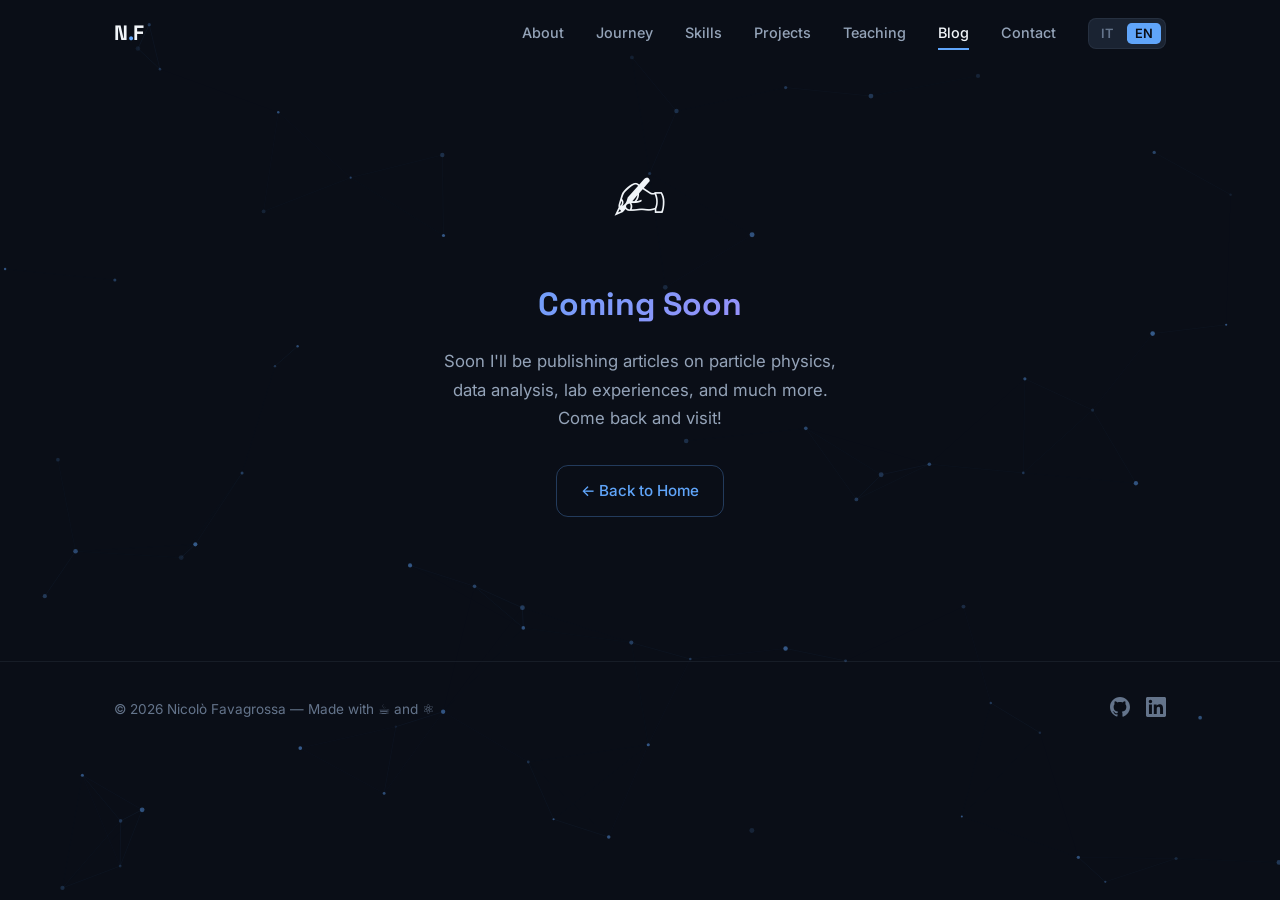
==== blog/index.html @ f652699e "feat: implement new Deep Cosmos dark theme and project site structure with localization support" ====
<!DOCTYPE html>
<html lang="it">
<head>
  <meta charset="UTF-8">
  <meta name="viewport" content="width=device-width, initial-scale=1.0">

  <!-- SEO -->
  <title>Blog — Nicolò Favagrossa</title>
  <meta name="description" content="Articoli su fisica delle particelle, analisi dati, esperienze di laboratorio e molto altro. In arrivo.">
  <meta name="author" content="Nicolò Favagrossa">

  <!-- Favicon -->
  <link rel="icon" href="../assets/img/favicon.png" type="image/png">

  <!-- Stylesheets -->
  <link rel="stylesheet" href="../css/style.css">
</head>
<body>

  <!-- ==================== PARTICLE CANVAS ==================== -->
  <canvas id="particle-canvas"></canvas>

  <!-- ==================== NAVBAR ==================== -->
  <nav class="navbar" id="navbar">
    <div class="container">
      <a href="../" class="nav-logo">N<span>.</span>F</a>

      <div class="nav-links" id="nav-links">
        <a href="../#about" data-i18n="nav.about">Chi sono</a>
        <a href="../#experience" data-i18n="nav.experience">Percorso</a>
        <a href="../#skills" data-i18n="nav.skills">Competenze</a>
        <a href="../projects/" data-i18n="nav.projects">Progetti</a>
        <a href="../teaching/" data-i18n="nav.teaching">Teaching</a>
        <a href="./" class="current-page" data-i18n="nav.blog">Blog</a>
        <a href="../#contact" data-i18n="nav.contact">Contatti</a>

        <div class="lang-toggle">
          <button data-lang="it" class="active">IT</button>
          <button data-lang="en">EN</button>
        </div>
      </div>

      <button class="nav-hamburger" id="nav-hamburger" aria-label="Toggle menu">
        <span></span>
        <span></span>
        <span></span>
      </button>
    </div>
  </nav>

  <!-- Mobile overlay -->
  <div class="nav-overlay" id="nav-overlay"></div>

  <!-- ==================== COMING SOON ==================== -->
  <section class="coming-soon">
    <div class="coming-soon-content">
      <span class="coming-soon-icon">✍️</span>
      <h1 class="coming-soon-title" data-i18n="coming.blog.title">In Arrivo</h1>
      <p class="coming-soon-text" data-i18n="coming.blog.text">
        Presto pubblicherò articoli su fisica delle particelle, analisi dati, esperienze in laboratorio e molto altro. Torna a trovarmi!
      </p>
      <a href="../" class="btn btn-outline" data-i18n="coming.backHome">← Torna alla Home</a>
    </div>
  </section>

  <!-- ==================== FOOTER ==================== -->
  <footer class="footer">
    <div class="container">
      <p class="footer-text">
        © <span id="current-year">2026</span> Nicolò Favagrossa —
        <span data-i18n="footer.made">Fatto con</span> ☕ <span data-i18n="footer.and">e</span> ⚛️
      </p>
      <div class="footer-socials">
        <a href="https://github.com/NicoFava" target="_blank" rel="noopener noreferrer" aria-label="GitHub">
          <svg width="20" height="20" viewBox="0 0 24 24" fill="currentColor">
            <path d="M12 0C5.37 0 0 5.37 0 12c0 5.3 3.438 9.8 8.205 11.385.6.113.82-.258.82-.577 0-.285-.01-1.04-.015-2.04-3.338.724-4.042-1.61-4.042-1.61C4.422 18.07 3.633 17.7 3.633 17.7c-1.087-.744.084-.729.084-.729 1.205.084 1.838 1.236 1.838 1.236 1.07 1.835 2.809 1.305 3.495.998.108-.776.417-1.305.76-1.605-2.665-.3-5.466-1.332-5.466-5.93 0-1.31.465-2.38 1.235-3.22-.135-.303-.54-1.523.105-3.176 0 0 1.005-.322 3.3 1.23.96-.267 1.98-.399 3-.405 1.02.006 2.04.138 3 .405 2.28-1.552 3.285-1.23 3.285-1.23.645 1.653.24 2.873.12 3.176.765.84 1.23 1.91 1.23 3.22 0 4.61-2.805 5.625-5.475 5.92.42.36.81 1.096.81 2.22 0 1.606-.015 2.896-.015 3.286 0 .315.21.69.825.57C20.565 21.795 24 17.295 24 12c0-6.63-5.37-12-12-12"/>
          </svg>
        </a>
        <a href="https://www.linkedin.com/in/nicolo-favagrossa/" target="_blank" rel="noopener noreferrer" aria-label="LinkedIn">
          <svg width="20" height="20" viewBox="0 0 24 24" fill="currentColor">
            <path d="M20.447 20.452h-3.554v-5.569c0-1.328-.027-3.037-1.852-3.037-1.853 0-2.136 1.445-2.136 2.939v5.667H9.351V9h3.414v1.561h.046c.477-.9 1.637-1.85 3.37-1.85 3.601 0 4.267 2.37 4.267 5.455v6.286zM5.337 7.433c-1.144 0-2.063-.926-2.063-2.065 0-1.138.92-2.063 2.063-2.063 1.14 0 2.064.925 2.064 2.063 0 1.139-.925 2.065-2.064 2.065zm1.782 13.019H3.555V9h3.564v11.452zM22.225 0H1.771C.792 0 0 .774 0 1.729v20.542C0 23.227.792 24 1.771 24h20.451C23.2 24 24 23.227 24 22.271V1.729C24 .774 23.2 0 22.222 0h.003z"/>
          </svg>
        </a>
      </div>
    </div>
  </footer>

  <!-- ==================== SCRIPTS ==================== -->
  <script src="../js/particles.js"></script>
  <script src="../js/i18n.js"></script>
  <script src="../js/main.js"></script>

</body>
</html>
---- css/style.css ----
/* ===================================================================
   DESIGN SYSTEM — Nicolò Favagrossa Portfolio
   Deep Cosmos Dark Theme
   =================================================================== */

/* --- Google Fonts --- */
@import url('https://fonts.googleapis.com/css2?family=Inter:wght@300;400;500;600;700&family=JetBrains+Mono:wght@400;500&family=Space+Grotesk:wght@400;500;600;700&display=swap');

/* --- Design Tokens --- */
:root {
  /* Colors */
  --bg-primary: #0a0e17;
  --bg-secondary: #111827;
  --bg-tertiary: #1a2332;
  --bg-glass: rgba(17, 24, 39, 0.75);
  --bg-glass-hover: rgba(17, 24, 39, 0.9);
  --accent: #60a5fa;
  --accent-hover: #93c5fd;
  --accent-glow: rgba(96, 165, 250, 0.15);
  --accent-glow-strong: rgba(96, 165, 250, 0.3);
  --text-primary: #f1f5f9;
  --text-secondary: #94a3b8;
  --text-muted: #64748b;
  --border: rgba(148, 163, 184, 0.1);
  --border-accent: rgba(96, 165, 250, 0.3);

  /* Gradients */
  --gradient-accent: linear-gradient(135deg, #60a5fa 0%, #a78bfa 100%);
  --gradient-card: linear-gradient(135deg, rgba(96, 165, 250, 0.05) 0%, rgba(167, 139, 250, 0.05) 100%);
  --gradient-hero: radial-gradient(ellipse at 50% 0%, rgba(96, 165, 250, 0.08) 0%, transparent 60%);

  /* Typography */
  --font-heading: 'Space Grotesk', system-ui, sans-serif;
  --font-body: 'Inter', system-ui, sans-serif;
  --font-mono: 'JetBrains Mono', 'Fira Code', monospace;

  /* Spacing */
  --section-padding: 6rem 0;
  --container-width: 1100px;
  --container-padding: 0 1.5rem;

  /* Transitions */
  --transition-fast: 0.2s ease;
  --transition-normal: 0.3s ease;
  --transition-slow: 0.5s ease;

  /* Borders */
  --radius-sm: 0.5rem;
  --radius-md: 0.75rem;
  --radius-lg: 1rem;
  --radius-xl: 1.5rem;

  /* Shadows */
  --shadow-card: 0 4px 24px rgba(0, 0, 0, 0.3);
  --shadow-glow: 0 0 30px rgba(96, 165, 250, 0.1);
}

/* --- Reset & Base --- */
*,
*::before,
*::after {
  margin: 0;
  padding: 0;
  box-sizing: border-box;
}

html {
  scroll-behavior: smooth;
  scroll-padding-top: 5rem;
  font-size: 16px;
}

body {
  font-family: var(--font-body);
  background-color: var(--bg-primary);
  color: var(--text-primary);
  line-height: 1.7;
  overflow-x: hidden;
  -webkit-font-smoothing: antialiased;
  -moz-osx-font-smoothing: grayscale;
}

a {
  color: var(--accent);
  text-decoration: none;
  transition: color var(--transition-fast);
}

a:hover {
  color: var(--accent-hover);
}

img {
  max-width: 100%;
  height: auto;
  display: block;
}

ul, ol {
  list-style: none;
}

/* --- Canvas Background --- */
#particle-canvas {
  position: fixed;
  top: 0;
  left: 0;
  width: 100%;
  height: 100%;
  z-index: 0;
  pointer-events: none;
}

/* --- Layout --- */
.container {
  max-width: var(--container-width);
  margin: 0 auto;
  padding: var(--container-padding);
}

section {
  position: relative;
  z-index: 1;
  padding: var(--section-padding);
}

/* --- Section Title --- */
.section-title {
  font-family: var(--font-heading);
  font-size: 2rem;
  font-weight: 700;
  color: var(--text-primary);
  margin-bottom: 0.75rem;
  position: relative;
  display: inline-block;
}

.section-title::after {
  content: '';
  position: absolute;
  bottom: -4px;
  left: 0;
  width: 3rem;
  height: 3px;
  background: var(--gradient-accent);
  border-radius: 2px;
}

.section-subtitle {
  color: var(--text-secondary);
  font-size: 1.05rem;
  max-width: 600px;
  margin-bottom: 3rem;
}

/* --- Navbar --- */
.navbar {
  position: fixed;
  top: 0;
  left: 0;
  width: 100%;
  z-index: 100;
  padding: 1rem 0;
  transition: all var(--transition-normal);
  background: transparent;
}

.navbar.scrolled {
  background: var(--bg-glass);
  backdrop-filter: blur(20px);
  -webkit-backdrop-filter: blur(20px);
  border-bottom: 1px solid var(--border);
  padding: 0.6rem 0;
}

.navbar .container {
  display: flex;
  justify-content: space-between;
  align-items: center;
}

.nav-logo {
  font-family: var(--font-heading);
  font-size: 1.3rem;
  font-weight: 700;
  color: var(--text-primary);
  letter-spacing: -0.02em;
}

.nav-logo span {
  color: var(--accent);
}

.nav-links {
  display: flex;
  align-items: center;
  gap: 2rem;
}

.nav-links a {
  color: var(--text-secondary);
  font-size: 0.9rem;
  font-weight: 500;
  transition: color var(--transition-fast);
  position: relative;
}

.nav-links a::after {
  content: '';
  position: absolute;
  bottom: -4px;
  left: 0;
  width: 0;
  height: 2px;
  background: var(--accent);
  transition: width var(--transition-normal);
}

.nav-links a:hover,
.nav-links a.active {
  color: var(--text-primary);
}

.nav-links a:hover::after,
.nav-links a.active::after {
  width: 100%;
}

/* Language Toggle */
.lang-toggle {
  display: flex;
  align-items: center;
  gap: 0.4rem;
  background: var(--bg-tertiary);
  border: 1px solid var(--border);
  border-radius: var(--radius-sm);
  padding: 0.25rem;
  cursor: pointer;
}

.lang-toggle button {
  background: none;
  border: none;
  color: var(--text-muted);
  font-family: var(--font-body);
  font-size: 0.8rem;
  font-weight: 600;
  padding: 0.2rem 0.5rem;
  border-radius: 0.3rem;
  cursor: pointer;
  transition: all var(--transition-fast);
}

.lang-toggle button.active {
  background: var(--accent);
  color: var(--bg-primary);
}

/* Mobile Menu */
.nav-hamburger {
  display: none;
  flex-direction: column;
  gap: 5px;
  cursor: pointer;
  background: none;
  border: none;
  padding: 0.25rem;
}

.nav-hamburger span {
  width: 24px;
  height: 2px;
  background: var(--text-primary);
  transition: all var(--transition-normal);
  border-radius: 2px;
}

.nav-hamburger.active span:nth-child(1) {
  transform: rotate(45deg) translate(5px, 5px);
}

.nav-hamburger.active span:nth-child(2) {
  opacity: 0;
}

.nav-hamburger.active span:nth-child(3) {
  transform: rotate(-45deg) translate(5px, -5px);
}

/* --- Hero --- */
#hero {
  min-height: 100vh;
  display: flex;
  align-items: center;
  padding-top: 5rem;
  background: var(--gradient-hero);
}

.hero-content {
  max-width: 700px;
}

.hero-greeting {
  font-family: var(--font-mono);
  font-size: 0.95rem;
  color: var(--accent);
  margin-bottom: 1rem;
  opacity: 0;
  transform: translateY(20px);
  animation: fadeInUp 0.6s ease 0.2s forwards;
}

.hero-name {
  font-family: var(--font-heading);
  font-size: clamp(2.5rem, 6vw, 4rem);
  font-weight: 700;
  line-height: 1.1;
  margin-bottom: 1rem;
  opacity: 0;
  transform: translateY(20px);
  animation: fadeInUp 0.6s ease 0.4s forwards;
}

.hero-name .highlight {
  background: var(--gradient-accent);
  -webkit-background-clip: text;
  -webkit-text-fill-color: transparent;
  background-clip: text;
}

.hero-tagline {
  font-size: 1.2rem;
  color: var(--text-secondary);
  margin-bottom: 2rem;
  max-width: 550px;
  line-height: 1.6;
  opacity: 0;
  transform: translateY(20px);
  animation: fadeInUp 0.6s ease 0.6s forwards;
}

.hero-cta {
  display: flex;
  gap: 1rem;
  flex-wrap: wrap;
  opacity: 0;
  transform: translateY(20px);
  animation: fadeInUp 0.6s ease 0.8s forwards;
}

.btn {
  display: inline-flex;
  align-items: center;
  gap: 0.5rem;
  padding: 0.75rem 1.5rem;
  border-radius: var(--radius-md);
  font-family: var(--font-body);
  font-size: 0.95rem;
  font-weight: 500;
  cursor: pointer;
  transition: all var(--transition-normal);
  border: none;
}

.btn-primary {
  background: var(--accent);
  color: var(--bg-primary);
}

.btn-primary:hover {
  background: var(--accent-hover);
  color: var(--bg-primary);
  box-shadow: var(--shadow-glow);
  transform: translateY(-2px);
}

.btn-outline {
  background: transparent;
  color: var(--accent);
  border: 1px solid var(--border-accent);
}

.btn-outline:hover {
  background: var(--accent-glow);
  color: var(--accent-hover);
  transform: translateY(-2px);
}

/* --- About --- */
#about {
  background: var(--gradient-card);
}

.about-grid {
  display: grid;
  grid-template-columns: 1fr 300px;
  gap: 4rem;
  align-items: center;
}

.about-text p {
  color: var(--text-secondary);
  margin-bottom: 1.25rem;
  font-size: 1.02rem;
}

.about-text strong {
  color: var(--text-primary);
}

.about-photo {
  position: relative;
}

.about-photo-wrapper {
  width: 260px;
  height: 260px;
  border-radius: var(--radius-xl);
  overflow: hidden;
  border: 2px solid var(--border-accent);
  box-shadow: var(--shadow-glow);
  margin: 0 auto;
  display: flex;
  align-items: center;
  justify-content: center;
  background: var(--bg-tertiary);
}

.about-photo-wrapper img {
  width: 100%;
  height: 100%;
  object-fit: cover;
}

.about-photo-placeholder {
  font-size: 5rem;
  opacity: 0.3;
}

.about-highlights {
  display: grid;
  grid-template-columns: repeat(3, 1fr);
  gap: 1.5rem;
  margin-top: 2.5rem;
}

.highlight-card {
  background: var(--bg-secondary);
  border: 1px solid var(--border);
  border-radius: var(--radius-md);
  padding: 1.25rem;
  text-align: center;
  transition: all var(--transition-normal);
}

.highlight-card:hover {
  border-color: var(--border-accent);
  box-shadow: var(--shadow-glow);
  transform: translateY(-3px);
}

.highlight-card .icon {
  font-size: 1.5rem;
  margin-bottom: 0.5rem;
}

.highlight-card .number {
  font-family: var(--font-heading);
  font-size: 1.5rem;
  font-weight: 700;
  color: var(--accent);
}

.highlight-card .label {
  font-size: 0.8rem;
  color: var(--text-muted);
  margin-top: 0.2rem;
}

/* --- Experience / Timeline --- */
.timeline {
  position: relative;
  max-width: 750px;
  margin: 0 auto;
}

.timeline::before {
  content: '';
  position: absolute;
  left: 20px;
  top: 0;
  bottom: 0;
  width: 2px;
  background: linear-gradient(to bottom, var(--accent), var(--border));
}

.timeline-item {
  position: relative;
  padding-left: 55px;
  margin-bottom: 2.5rem;
}

.timeline-item:last-child {
  margin-bottom: 0;
}

.timeline-dot {
  position: absolute;
  left: 12px;
  top: 6px;
  width: 18px;
  height: 18px;
  border-radius: 50%;
  border: 3px solid var(--accent);
  background: var(--bg-primary);
  z-index: 1;
}

.timeline-item:first-child .timeline-dot {
  background: var(--accent);
  box-shadow: 0 0 12px var(--accent-glow-strong);
}

.timeline-card {
  background: var(--bg-secondary);
  border: 1px solid var(--border);
  border-radius: var(--radius-md);
  padding: 1.5rem;
  transition: all var(--transition-normal);
}

.timeline-card:hover {
  border-color: var(--border-accent);
  box-shadow: var(--shadow-glow);
}

.timeline-date {
  font-family: var(--font-mono);
  font-size: 0.8rem;
  color: var(--accent);
  margin-bottom: 0.3rem;
}

.timeline-title {
  font-family: var(--font-heading);
  font-size: 1.15rem;
  font-weight: 600;
  margin-bottom: 0.25rem;
}

.timeline-org {
  color: var(--text-secondary);
  font-size: 0.9rem;
  margin-bottom: 0.5rem;
}

.timeline-desc {
  color: var(--text-secondary);
  font-size: 0.9rem;
  line-height: 1.6;
}

/* --- Skills --- */
.skills-grid {
  display: grid;
  grid-template-columns: repeat(auto-fit, minmax(300px, 1fr));
  gap: 1.5rem;
}

.skill-category {
  background: var(--bg-secondary);
  border: 1px solid var(--border);
  border-radius: var(--radius-lg);
  padding: 1.75rem;
  transition: all var(--transition-normal);
}

.skill-category:hover {
  border-color: var(--border-accent);
  box-shadow: var(--shadow-glow);
}

.skill-category-title {
  font-family: var(--font-heading);
  font-size: 1.05rem;
  font-weight: 600;
  margin-bottom: 1rem;
  display: flex;
  align-items: center;
  gap: 0.5rem;
}

.skill-category-title .icon {
  font-size: 1.2rem;
}

.skill-tags {
  display: flex;
  flex-wrap: wrap;
  gap: 0.5rem;
}

.skill-tag {
  font-family: var(--font-mono);
  font-size: 0.8rem;
  padding: 0.35rem 0.75rem;
  background: var(--bg-tertiary);
  border: 1px solid var(--border);
  border-radius: var(--radius-sm);
  color: var(--text-secondary);
  transition: all var(--transition-fast);
}

.skill-tag:hover {
  border-color: var(--accent);
  color: var(--accent);
  background: var(--accent-glow);
}

/* --- Projects --- */
.projects-grid {
  display: grid;
  grid-template-columns: repeat(auto-fit, minmax(340px, 1fr));
  gap: 1.5rem;
}

.project-card {
  background: var(--bg-secondary);
  border: 1px solid var(--border);
  border-radius: var(--radius-lg);
  padding: 1.75rem;
  transition: all var(--transition-normal);
  display: flex;
  flex-direction: column;
}

.project-card:hover {
  border-color: var(--border-accent);
  box-shadow: var(--shadow-glow);
  transform: translateY(-4px);
}

.project-header {
  display: flex;
  justify-content: space-between;
  align-items: flex-start;
  margin-bottom: 1rem;
}

.project-icon {
  font-size: 1.5rem;
}

.project-links {
  display: flex;
  gap: 0.75rem;
}

.project-links a {
  color: var(--text-muted);
  transition: color var(--transition-fast);
}

.project-links a:hover {
  color: var(--accent);
}

.project-title {
  font-family: var(--font-heading);
  font-size: 1.15rem;
  font-weight: 600;
  margin-bottom: 0.5rem;
}

.project-title a {
  color: var(--text-primary);
}

.project-title a:hover {
  color: var(--accent);
}

.project-context {
  color: var(--text-secondary);
  font-size: 0.9rem;
  line-height: 1.6;
  margin-bottom: 1.25rem;
  flex-grow: 1;
}

.project-meta {
  display: flex;
  align-items: center;
  gap: 1rem;
  flex-wrap: wrap;
}

.project-lang {
  display: flex;
  align-items: center;
  gap: 0.35rem;
  font-size: 0.8rem;
  color: var(--text-secondary);
}

.project-lang-dot {
  width: 10px;
  height: 10px;
  border-radius: 50%;
}

.project-stars {
  display: flex;
  align-items: center;
  gap: 0.3rem;
  font-size: 0.8rem;
  color: var(--text-muted);
}

/* --- Contact --- */
#contact {
  background: var(--gradient-card);
}

.contact-grid {
  display: grid;
  grid-template-columns: repeat(auto-fit, minmax(250px, 1fr));
  gap: 1.5rem;
  max-width: 800px;
}

.contact-card {
  background: var(--bg-secondary);
  border: 1px solid var(--border);
  border-radius: var(--radius-md);
  padding: 1.5rem;
  display: flex;
  align-items: center;
  gap: 1rem;
  transition: all var(--transition-normal);
  text-decoration: none;
}

.contact-card:hover {
  border-color: var(--border-accent);
  box-shadow: var(--shadow-glow);
  transform: translateY(-3px);
}

.contact-icon {
  width: 48px;
  height: 48px;
  border-radius: var(--radius-sm);
  background: var(--accent-glow);
  display: flex;
  align-items: center;
  justify-content: center;
  font-size: 1.3rem;
  flex-shrink: 0;
}

.contact-info {
  min-width: 0;
}

.contact-label {
  font-size: 0.8rem;
  color: var(--text-muted);
  margin-bottom: 0.15rem;
}

.contact-value {
  font-size: 0.9rem;
  color: var(--text-primary);
  font-weight: 500;
  white-space: nowrap;
  overflow: hidden;
  text-overflow: ellipsis;
}

/* --- Footer --- */
.footer {
  position: relative;
  z-index: 1;
  padding: 2rem 0;
  border-top: 1px solid var(--border);
}

.footer .container {
  display: flex;
  justify-content: space-between;
  align-items: center;
  flex-wrap: wrap;
  gap: 1rem;
}

.footer-text {
  font-size: 0.85rem;
  color: var(--text-muted);
}

.footer-socials {
  display: flex;
  gap: 1rem;
}

.footer-socials a {
  color: var(--text-muted);
  font-size: 1.2rem;
  transition: color var(--transition-fast);
}

.footer-socials a:hover {
  color: var(--accent);
}

/* --- Scroll Reveal Animations --- */
.reveal {
  opacity: 0;
  transform: translateY(30px);
  transition: opacity 0.6s ease, transform 0.6s ease;
}

.reveal.visible {
  opacity: 1;
  transform: translateY(0);
}

@keyframes fadeInUp {
  to {
    opacity: 1;
    transform: translateY(0);
  }
}

/* --- Responsive --- */
@media (max-width: 768px) {
  :root {
    --section-padding: 4rem 0;
  }

  .nav-links {
    position: fixed;
    top: 0;
    right: -100%;
    width: 75%;
    max-width: 300px;
    height: 100vh;
    background: var(--bg-secondary);
    flex-direction: column;
    padding: 5rem 2rem 2rem;
    gap: 1.5rem;
    transition: right var(--transition-normal);
    border-left: 1px solid var(--border);
    z-index: 99;
  }

  .nav-links.open {
    right: 0;
  }

  .nav-hamburger {
    display: flex;
    z-index: 101;
  }

  .hero-name {
    font-size: 2.2rem;
  }

  .about-grid {
    grid-template-columns: 1fr;
    gap: 2rem;
  }

  .about-photo {
    order: -1;
  }

  .about-highlights {
    grid-template-columns: repeat(3, 1fr);
    gap: 0.75rem;
  }

  .highlight-card {
    padding: 1rem 0.5rem;
  }

  .projects-grid {
    grid-template-columns: 1fr;
  }

  .skills-grid {
    grid-template-columns: 1fr;
  }

  .contact-grid {
    grid-template-columns: 1fr;
  }

  .section-title {
    font-size: 1.6rem;
  }

  .footer .container {
    flex-direction: column;
    text-align: center;
  }
}

@media (max-width: 480px) {
  .hero-cta {
    flex-direction: column;
  }

  .btn {
    width: 100%;
    justify-content: center;
  }

  .about-highlights {
    grid-template-columns: 1fr;
  }
}

/* Mobile menu overlay */
.nav-overlay {
  display: none;
  position: fixed;
  top: 0;
  left: 0;
  width: 100%;
  height: 100%;
  background: rgba(0, 0, 0, 0.5);
  z-index: 98;
}

.nav-overlay.active {
  display: block;
}

/* Download CV button extra styling */
.btn .btn-icon {
  font-size: 1.1rem;
}

/* --- Tab Toggle (Experience/Education) --- */
.tab-toggle {
  display: flex;
  gap: 0.5rem;
  margin-bottom: 2.5rem;
  justify-content: center;
}

.tab-toggle button {
  background: var(--bg-secondary);
  border: 1px solid var(--border);
  color: var(--text-secondary);
  font-family: var(--font-heading);
  font-size: 0.95rem;
  font-weight: 600;
  padding: 0.6rem 1.5rem;
  border-radius: var(--radius-md);
  cursor: pointer;
  transition: all var(--transition-normal);
  position: relative;
  overflow: hidden;
}

.tab-toggle button::before {
  content: '';
  position: absolute;
  bottom: 0;
  left: 0;
  width: 100%;
  height: 2px;
  background: var(--gradient-accent);
  transform: scaleX(0);
  transition: transform var(--transition-normal);
}

.tab-toggle button:hover {
  border-color: var(--border-accent);
  color: var(--text-primary);
}

.tab-toggle button.active {
  background: var(--accent-glow);
  border-color: var(--accent);
  color: var(--accent);
}

.tab-toggle button.active::before {
  transform: scaleX(1);
}

/* Timeline tab panels */
.timeline-panel {
  display: none;
  animation: fadeInTab 0.4s ease;
}

.timeline-panel.active {
  display: block;
}

@keyframes fadeInTab {
  from {
    opacity: 0;
    transform: translateY(10px);
  }
  to {
    opacity: 1;
    transform: translateY(0);
  }
}

/* --- Page Header (compact hero for sub-pages) --- */
.page-header {
  min-height: 35vh;
  display: flex;
  align-items: flex-end;
  padding: 6rem 0 3rem;
  background: var(--gradient-hero);
  position: relative;
  z-index: 1;
}

.page-header .section-title {
  font-size: 2.5rem;
  margin-bottom: 0.75rem;
  opacity: 0;
  transform: translateY(20px);
  animation: fadeInUp 0.6s ease 0.2s forwards;
}

.page-header .section-subtitle {
  opacity: 0;
  transform: translateY(20px);
  animation: fadeInUp 0.6s ease 0.4s forwards;
  margin-bottom: 0;
}

/* --- Coming Soon --- */
.coming-soon {
  min-height: 60vh;
  display: flex;
  align-items: center;
  justify-content: center;
  position: relative;
  z-index: 1;
}

.coming-soon-content {
  text-align: center;
  max-width: 500px;
  padding: 3rem;
}

.coming-soon-icon {
  font-size: 4rem;
  margin-bottom: 1.5rem;
  display: block;
  opacity: 0;
  animation: fadeInUp 0.6s ease 0.2s forwards;
}

.coming-soon-title {
  font-family: var(--font-heading);
  font-size: 2rem;
  font-weight: 700;
  margin-bottom: 1rem;
  background: var(--gradient-accent);
  -webkit-background-clip: text;
  -webkit-text-fill-color: transparent;
  background-clip: text;
  opacity: 0;
  animation: fadeInUp 0.6s ease 0.4s forwards;
}

.coming-soon-text {
  color: var(--text-secondary);
  font-size: 1.05rem;
  line-height: 1.7;
  margin-bottom: 2rem;
  opacity: 0;
  animation: fadeInUp 0.6s ease 0.6s forwards;
}

.coming-soon .btn {
  opacity: 0;
  animation: fadeInUp 0.6s ease 0.8s forwards;
}

/* --- Project Card Expanded (Projects page) --- */
.project-card-expanded {
  background: var(--bg-secondary);
  border: 1px solid var(--border);
  border-radius: var(--radius-lg);
  padding: 2rem;
  transition: all var(--transition-normal);
  display: flex;
  flex-direction: column;
}

.project-card-expanded:hover {
  border-color: var(--border-accent);
  box-shadow: var(--shadow-glow);
  transform: translateY(-4px);
}

.project-card-expanded .project-context {
  margin-bottom: 1rem;
}

.project-detail {
  color: var(--text-secondary);
  font-size: 0.9rem;
  line-height: 1.7;
  margin-bottom: 1.25rem;
}

.project-tech-stack {
  display: flex;
  flex-wrap: wrap;
  gap: 0.4rem;
  margin-bottom: 1.25rem;
}

.project-tech-tag {
  font-family: var(--font-mono);
  font-size: 0.75rem;
  padding: 0.25rem 0.6rem;
  background: var(--accent-glow);
  border: 1px solid var(--border-accent);
  border-radius: var(--radius-sm);
  color: var(--accent);
}

.project-highlights {
  margin-bottom: 1.25rem;
}

.project-highlights h4 {
  font-family: var(--font-heading);
  font-size: 0.9rem;
  font-weight: 600;
  color: var(--text-primary);
  margin-bottom: 0.5rem;
}

.project-highlights ul {
  list-style: none;
  padding: 0;
}

.project-highlights li {
  color: var(--text-secondary);
  font-size: 0.85rem;
  line-height: 1.6;
  padding-left: 1.2rem;
  position: relative;
  margin-bottom: 0.3rem;
}

.project-highlights li::before {
  content: '▹';
  position: absolute;
  left: 0;
  color: var(--accent);
}

/* --- Nav Current Page Indicator --- */
.nav-links a.current-page {
  color: var(--text-primary);
}

.nav-links a.current-page::after {
  width: 100%;
}

/* --- View All Button --- */
.view-all-wrapper {
  text-align: center;
  margin-top: 2.5rem;
}

/* --- Projects page grid override --- */
.projects-page-grid {
  display: grid;
  grid-template-columns: repeat(auto-fit, minmax(340px, 1fr));
  gap: 2rem;
}

/* --- Responsive additions --- */
@media (max-width: 768px) {
  .page-header {
    min-height: 25vh;
    padding: 5rem 0 2rem;
  }

  .page-header .section-title {
    font-size: 1.8rem;
  }

  .tab-toggle {
    flex-wrap: wrap;
  }

  .tab-toggle button {
    flex: 1;
    min-width: 120px;
    font-size: 0.85rem;
    padding: 0.5rem 1rem;
  }

  .coming-soon-title {
    font-size: 1.6rem;
  }

  .projects-page-grid {
    grid-template-columns: 1fr;
  }
}

@media (max-width: 480px) {
  .coming-soon-content {
    padding: 2rem 1rem;
  }
}
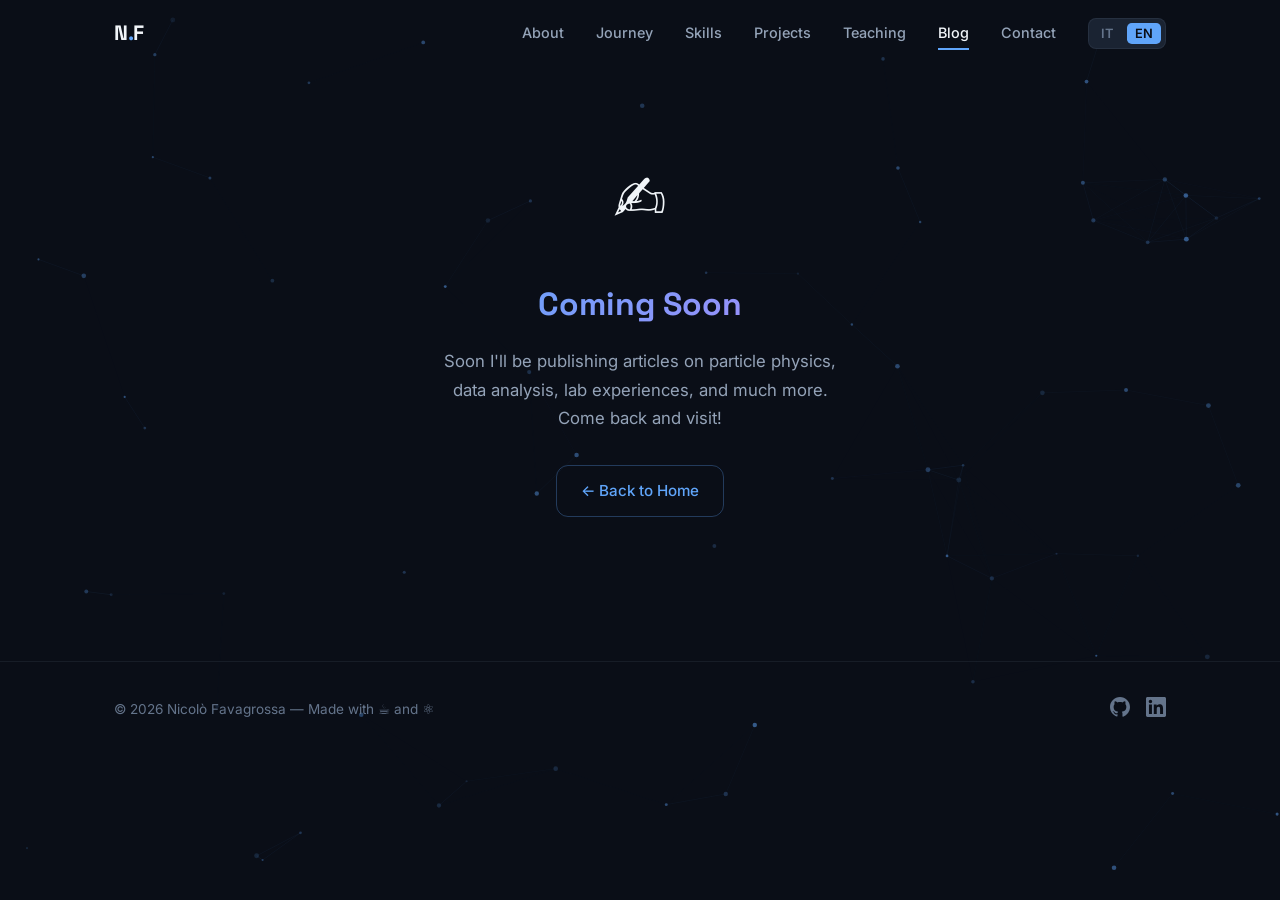
==== commit b305cad7: "feat: add blog and teaching pages and update script references with cache-busting versioning" ====
--- a/blog/index.html
+++ b/blog/index.html
@@ -13,7 +13,7 @@
   <link rel="icon" href="../assets/img/favicon.png" type="image/png">
 
   <!-- Stylesheets -->
-  <link rel="stylesheet" href="../css/style.css">
+  <link rel="stylesheet" href="../css/style.css?v=2">
 </head>
 <body>
 
@@ -86,9 +86,9 @@
   </footer>
 
   <!-- ==================== SCRIPTS ==================== -->
-  <script src="../js/particles.js"></script>
-  <script src="../js/i18n.js"></script>
-  <script src="../js/main.js"></script>
+  <script src="../js/particles.js?v=2"></script>
+  <script src="../js/i18n.js?v=2"></script>
+  <script src="../js/main.js?v=2"></script>
 
 </body>
 </html>
